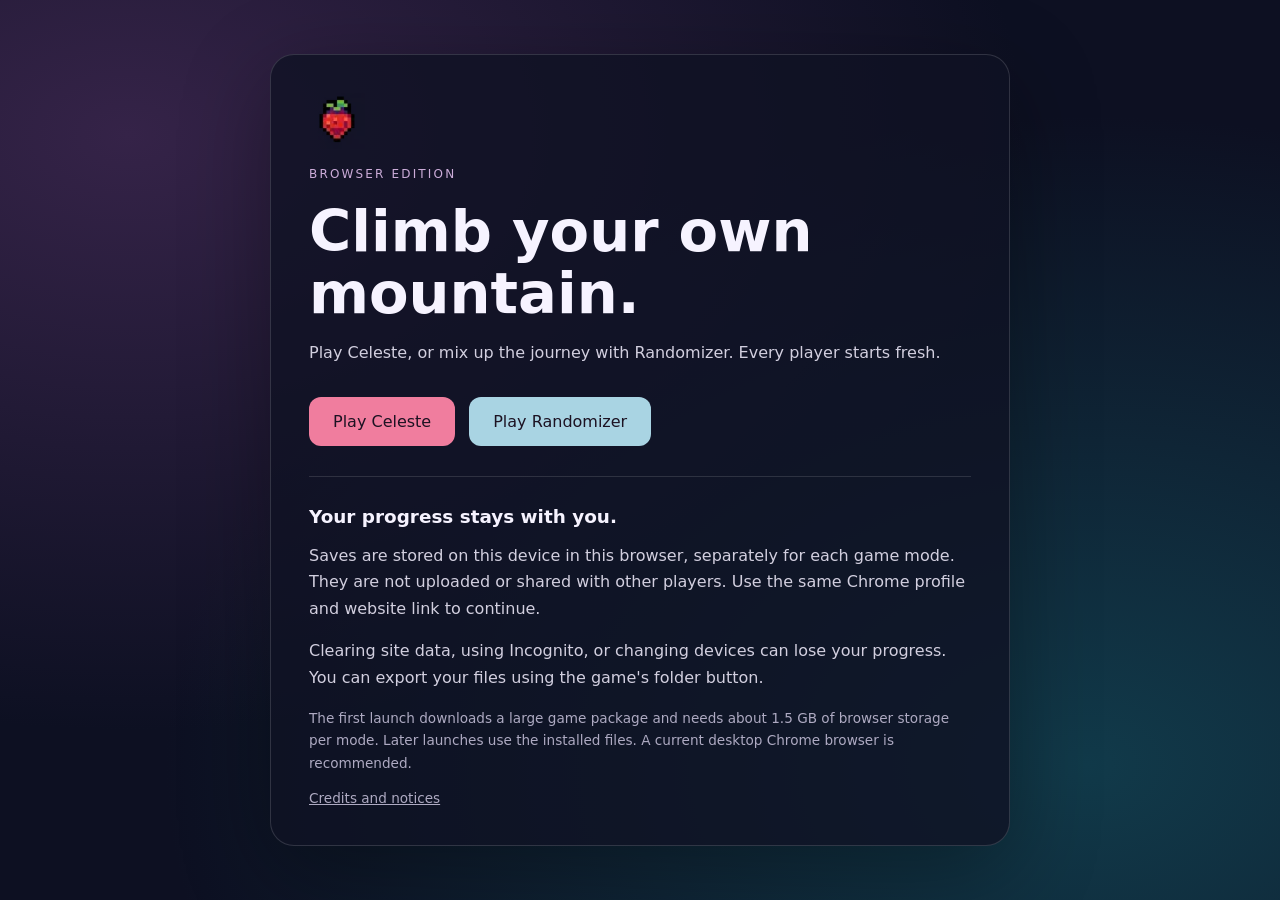
==== public-site/index.html @ 5c7fac2b "Publish clean Celeste and Randomizer browser edition" ====
<!doctype html>
<html lang="en"><head><meta charset="utf-8"><meta name="viewport" content="width=device-width,initial-scale=1"><title>Celeste — Play in your browser</title><link rel="icon" href="./app.webp"><link rel="stylesheet" href="./public.css"></head>
<body><main class="card"><img src="./app.webp" width="56" height="56" alt=""><p class="eyebrow">BROWSER EDITION</p><h1>Climb your own mountain.</h1><p>Play Celeste, or mix up the journey with Randomizer. Every player starts fresh.</p><div class="choices"><a class="button" href="./game.html?mode=vanilla&autoplay=1">Play Celeste</a><a class="button secondary" href="./game.html?mode=randomizer&mods=1&prepatched=1&autoplay=1">Play Randomizer</a></div><section class="note"><h2>Your progress stays with you.</h2><p>Saves are stored on this device in this browser, separately for each game mode. They are not uploaded or shared with other players. Use the same Chrome profile and website link to continue.</p><p>Clearing site data, using Incognito, or changing devices can lose your progress. You can export your files using the game's folder button.</p></section><p class="small">The first launch downloads a large game package and needs about 1.5 GB of browser storage per mode. Later launches use the installed files. A current desktop Chrome browser is recommended.</p><a class="small" href="./credits.html">Credits and notices</a></main></body></html>
---- public-site/public.css ----
:root{color-scheme:dark;font-family:system-ui,sans-serif;background:#0d1022;color:#f6f3ff}*{box-sizing:border-box}body{margin:0;min-height:100vh;display:grid;place-items:center;padding:30px;background:radial-gradient(ellipse at 10% 15%,#352348,transparent 55%),radial-gradient(ellipse at 85% 85%,#113a4a,transparent 60%),#0d1022}.card{max-width:740px;padding:38px;border:1px solid #ffffff24;border-radius:24px;background:#101224cc;box-shadow:0 24px 90px #0005}.eyebrow{letter-spacing:.18em;font-size:.75rem;color:#ccacd9}h1{font-size:clamp(2rem,6vw,3.6rem);line-height:1.07;margin:16px 0}p{line-height:1.65;color:#d2cfdf}.choices{display:flex;gap:14px;flex-wrap:wrap;margin:30px 0}.button{background:#f07d9e;color:#1c1222;padding:15px 24px;border-radius:12px;text-decoration:none;font-weight:750;border:0;font:inherit;cursor:pointer}.secondary{background:#a9d4e3}.note{border-top:1px solid #ffffff20;margin-top:28px;padding-top:14px}h2{font-size:1.15rem}.small{font-size:.85rem;color:#aeaac2}a{color:#c9ddfa}progress{width:100%;height:20px;margin:16px 0}#status{overflow-wrap:anywhere}button{font:inherit}#startup{position:fixed;inset:0;z-index:9999;overflow:auto;display:grid;place-items:center;padding:24px;background:#0d1022}#startup .card{width:min(100%,740px)}.error{color:#ffabb9}#retry{display:none}
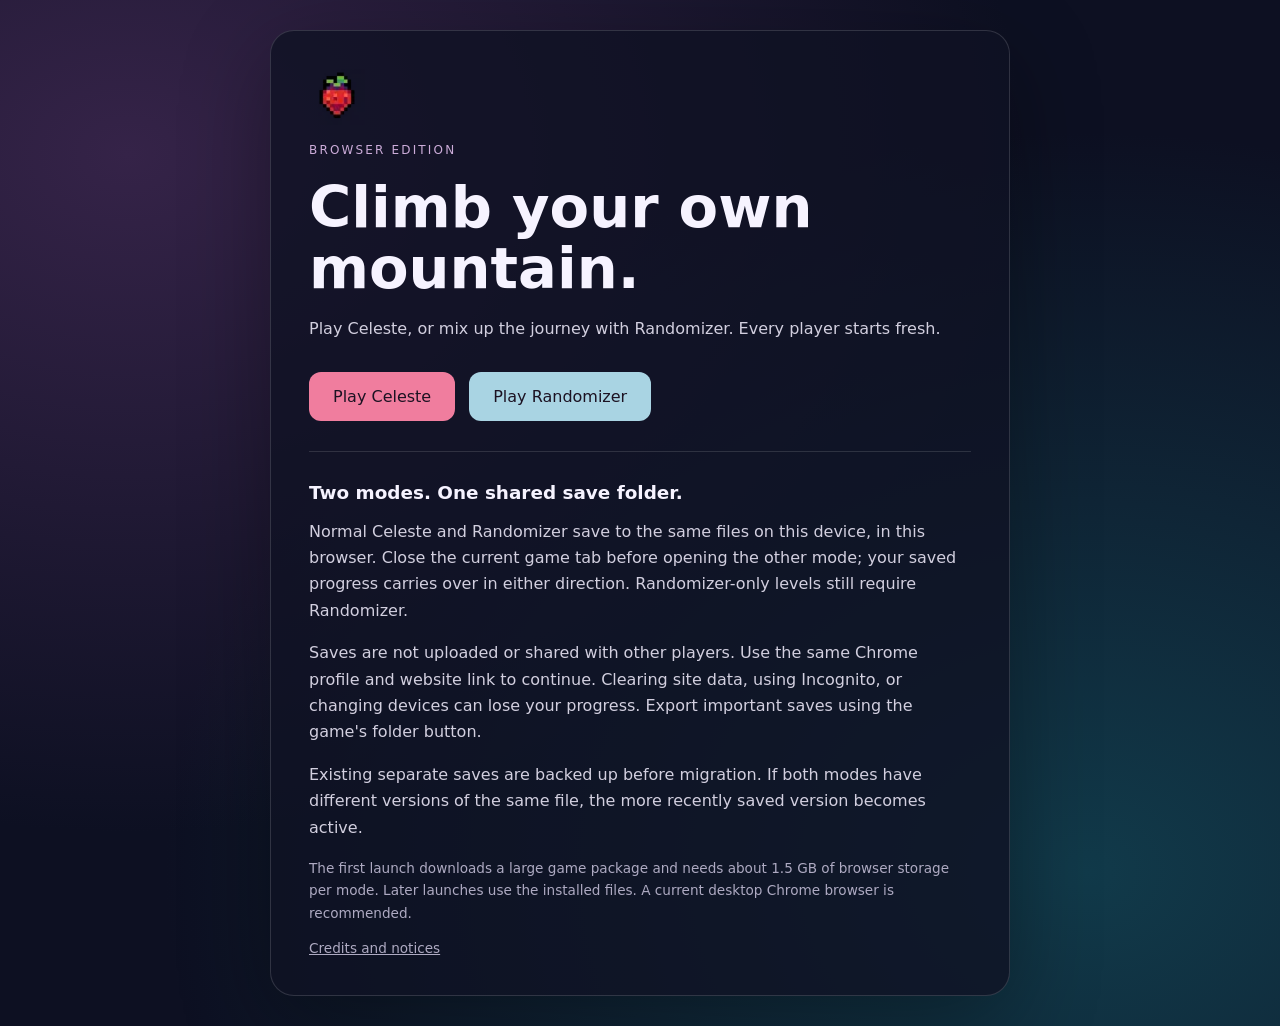
==== commit c58c1f43: "Share browser-local saves between Celeste and Randomizer with safe migration" ====
--- a/public-site/index.html
+++ b/public-site/index.html
@@ -1,3 +1,3 @@
 <!doctype html>
 <html lang="en"><head><meta charset="utf-8"><meta name="viewport" content="width=device-width,initial-scale=1"><title>Celeste — Play in your browser</title><link rel="icon" href="./app.webp"><link rel="stylesheet" href="./public.css"></head>
-<body><main class="card"><img src="./app.webp" width="56" height="56" alt=""><p class="eyebrow">BROWSER EDITION</p><h1>Climb your own mountain.</h1><p>Play Celeste, or mix up the journey with Randomizer. Every player starts fresh.</p><div class="choices"><a class="button" href="./game.html?mode=vanilla&autoplay=1">Play Celeste</a><a class="button secondary" href="./game.html?mode=randomizer&mods=1&prepatched=1&autoplay=1">Play Randomizer</a></div><section class="note"><h2>Your progress stays with you.</h2><p>Saves are stored on this device in this browser, separately for each game mode. They are not uploaded or shared with other players. Use the same Chrome profile and website link to continue.</p><p>Clearing site data, using Incognito, or changing devices can lose your progress. You can export your files using the game's folder button.</p></section><p class="small">The first launch downloads a large game package and needs about 1.5 GB of browser storage per mode. Later launches use the installed files. A current desktop Chrome browser is recommended.</p><a class="small" href="./credits.html">Credits and notices</a></main></body></html>
+<body><main class="card"><img src="./app.webp" width="56" height="56" alt=""><p class="eyebrow">BROWSER EDITION</p><h1>Climb your own mountain.</h1><p>Play Celeste, or mix up the journey with Randomizer. Every player starts fresh.</p><div class="choices"><a class="button" href="./game.html?mode=vanilla&autoplay=1">Play Celeste</a><a class="button secondary" href="./game.html?mode=randomizer&mods=1&prepatched=1&autoplay=1">Play Randomizer</a></div><section class="note"><h2>Two modes. One shared save folder.</h2><p>Normal Celeste and Randomizer save to the same files on this device, in this browser. Close the current game tab before opening the other mode; your saved progress carries over in either direction. Randomizer-only levels still require Randomizer.</p><p>Saves are not uploaded or shared with other players. Use the same Chrome profile and website link to continue. Clearing site data, using Incognito, or changing devices can lose your progress. Export important saves using the game's folder button.</p><p>Existing separate saves are backed up before migration. If both modes have different versions of the same file, the more recently saved version becomes active.</p></section><p class="small">The first launch downloads a large game package and needs about 1.5 GB of browser storage per mode. Later launches use the installed files. A current desktop Chrome browser is recommended.</p><a class="small" href="./credits.html">Credits and notices</a></main></body></html>
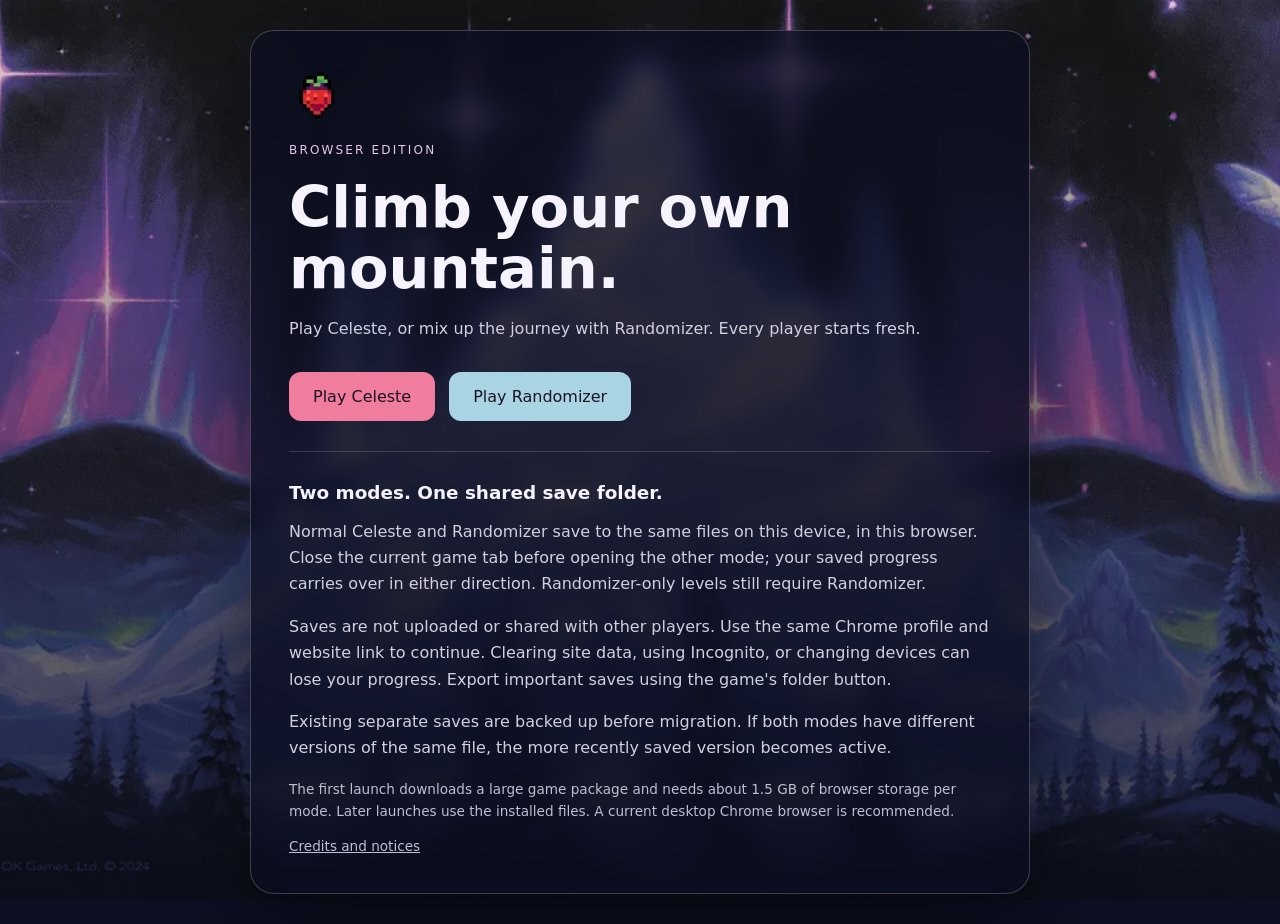
==== commit ef34350d: "Add Celeste mountain backgrounds" ====
--- a/public-site/index.html
+++ b/public-site/index.html
@@ -1,3 +1,3 @@
 <!doctype html>
 <html lang="en"><head><meta charset="utf-8"><meta name="viewport" content="width=device-width,initial-scale=1"><title>Celeste — Play in your browser</title><link rel="icon" href="./app.webp"><link rel="stylesheet" href="./public.css"></head>
-<body><main class="card"><img src="./app.webp" width="56" height="56" alt=""><p class="eyebrow">BROWSER EDITION</p><h1>Climb your own mountain.</h1><p>Play Celeste, or mix up the journey with Randomizer. Every player starts fresh.</p><div class="choices"><a class="button" href="./game.html?mode=vanilla&autoplay=1">Play Celeste</a><a class="button secondary" href="./game.html?mode=randomizer&mods=1&prepatched=1&autoplay=1">Play Randomizer</a></div><section class="note"><h2>Two modes. One shared save folder.</h2><p>Normal Celeste and Randomizer save to the same files on this device, in this browser. Close the current game tab before opening the other mode; your saved progress carries over in either direction. Randomizer-only levels still require Randomizer.</p><p>Saves are not uploaded or shared with other players. Use the same Chrome profile and website link to continue. Clearing site data, using Incognito, or changing devices can lose your progress. Export important saves using the game's folder button.</p><p>Existing separate saves are backed up before migration. If both modes have different versions of the same file, the more recently saved version becomes active.</p></section><p class="small">The first launch downloads a large game package and needs about 1.5 GB of browser storage per mode. Later launches use the installed files. A current desktop Chrome browser is recommended.</p><a class="small" href="./credits.html">Credits and notices</a></main></body></html>
+<body class="celeste-theme"><main class="card"><img src="./app.webp" width="56" height="56" alt=""><p class="eyebrow">BROWSER EDITION</p><h1>Climb your own mountain.</h1><p>Play Celeste, or mix up the journey with Randomizer. Every player starts fresh.</p><div class="choices"><a class="button" href="./game.html?mode=vanilla&autoplay=1">Play Celeste</a><a class="button secondary" href="./game.html?mode=randomizer&mods=1&prepatched=1&autoplay=1">Play Randomizer</a></div><section class="note"><h2>Two modes. One shared save folder.</h2><p>Normal Celeste and Randomizer save to the same files on this device, in this browser. Close the current game tab before opening the other mode; your saved progress carries over in either direction. Randomizer-only levels still require Randomizer.</p><p>Saves are not uploaded or shared with other players. Use the same Chrome profile and website link to continue. Clearing site data, using Incognito, or changing devices can lose your progress. Export important saves using the game's folder button.</p><p>Existing separate saves are backed up before migration. If both modes have different versions of the same file, the more recently saved version becomes active.</p></section><p class="small">The first launch downloads a large game package and needs about 1.5 GB of browser storage per mode. Later launches use the installed files. A current desktop Chrome browser is recommended.</p><a class="small" href="./credits.html">Credits and notices</a></main></body></html>
--- a/public-site/public.css
+++ b/public-site/public.css
@@ -1 +1,88 @@
-:root{color-scheme:dark;font-family:system-ui,sans-serif;background:#0d1022;color:#f6f3ff}*{box-sizing:border-box}body{margin:0;min-height:100vh;display:grid;place-items:center;padding:30px;background:radial-gradient(ellipse at 10% 15%,#352348,transparent 55%),radial-gradient(ellipse at 85% 85%,#113a4a,transparent 60%),#0d1022}.card{max-width:740px;padding:38px;border:1px solid #ffffff24;border-radius:24px;background:#101224cc;box-shadow:0 24px 90px #0005}.eyebrow{letter-spacing:.18em;font-size:.75rem;color:#ccacd9}h1{font-size:clamp(2rem,6vw,3.6rem);line-height:1.07;margin:16px 0}p{line-height:1.65;color:#d2cfdf}.choices{display:flex;gap:14px;flex-wrap:wrap;margin:30px 0}.button{background:#f07d9e;color:#1c1222;padding:15px 24px;border-radius:12px;text-decoration:none;font-weight:750;border:0;font:inherit;cursor:pointer}.secondary{background:#a9d4e3}.note{border-top:1px solid #ffffff20;margin-top:28px;padding-top:14px}h2{font-size:1.15rem}.small{font-size:.85rem;color:#aeaac2}a{color:#c9ddfa}progress{width:100%;height:20px;margin:16px 0}#status{overflow-wrap:anywhere}button{font:inherit}#startup{position:fixed;inset:0;z-index:9999;overflow:auto;display:grid;place-items:center;padding:24px;background:#0d1022}#startup .card{width:min(100%,740px)}.error{color:#ffabb9}#retry{display:none}
+:root {
+  color-scheme: dark;
+  font-family: system-ui, sans-serif;
+  background: #0d1022;
+  color: #f6f3ff;
+  --page-accent: #f07d9e;
+  --page-secondary: #a9d4e3;
+  --mountain-art: url("./splash.webp");
+  --mountain-overlay:
+    linear-gradient(180deg, rgba(8, 11, 26, .12), rgba(8, 11, 26, .4) 48%, rgba(8, 11, 26, .78) 100%);
+}
+
+* { box-sizing: border-box; }
+
+body {
+  margin: 0;
+  min-height: 100vh;
+  display: grid;
+  place-items: center;
+  padding: 30px;
+  background-color: #0d1022;
+  background-image: var(--mountain-overlay), var(--mountain-art);
+  background-position: center, center 46%;
+  background-size: cover;
+  background-attachment: fixed;
+  background-repeat: no-repeat;
+}
+
+.card {
+  width: min(100%, 780px);
+  padding: 38px;
+  border: 1px solid #ffffff35;
+  border-radius: 24px;
+  background: rgba(11, 14, 31, .78);
+  box-shadow: 0 24px 90px #0008;
+  backdrop-filter: blur(10px);
+}
+
+.eyebrow { letter-spacing: .18em; font-size: .75rem; color: #e4c5ec; }
+h1 { font-size: clamp(2rem, 6vw, 3.6rem); line-height: 1.07; margin: 16px 0; }
+p { line-height: 1.65; color: #d2cfdf; }
+.choices { display: flex; gap: 14px; flex-wrap: wrap; margin: 30px 0; }
+.button {
+  background: var(--page-accent);
+  color: #1c1222;
+  padding: 15px 24px;
+  border-radius: 12px;
+  text-decoration: none;
+  font-weight: 750;
+  border: 0;
+  font: inherit;
+  cursor: pointer;
+}
+.secondary { background: var(--page-secondary); }
+.note { border-top: 1px solid #ffffff28; margin-top: 28px; padding-top: 14px; }
+h2 { font-size: 1.15rem; }
+.small { font-size: .85rem; color: #c1bdd2; }
+a { color: #d9e5ff; }
+progress { width: 100%; height: 20px; margin: 16px 0; }
+#status { overflow-wrap: anywhere; }
+button { font: inherit; }
+
+#startup {
+  position: fixed;
+  inset: 0;
+  z-index: 9999;
+  overflow: auto;
+  display: grid;
+  place-items: center;
+  padding: 24px;
+  background-color: #0d1022;
+  background-image: var(--mountain-overlay), var(--mountain-art);
+  background-position: center, center 46%;
+  background-size: cover;
+  background-attachment: fixed;
+  background-repeat: no-repeat;
+}
+
+#startup .card { width: min(100%, 780px); }
+.error { color: #ffabb9; }
+#retry { display: none; }
+
+@media (max-width: 600px) {
+  body { padding: 18px; background-position: center, 50% center; }
+  .card { padding: 26px 22px; }
+  .choices { gap: 10px; }
+  .button { width: 100%; text-align: center; }
+}
